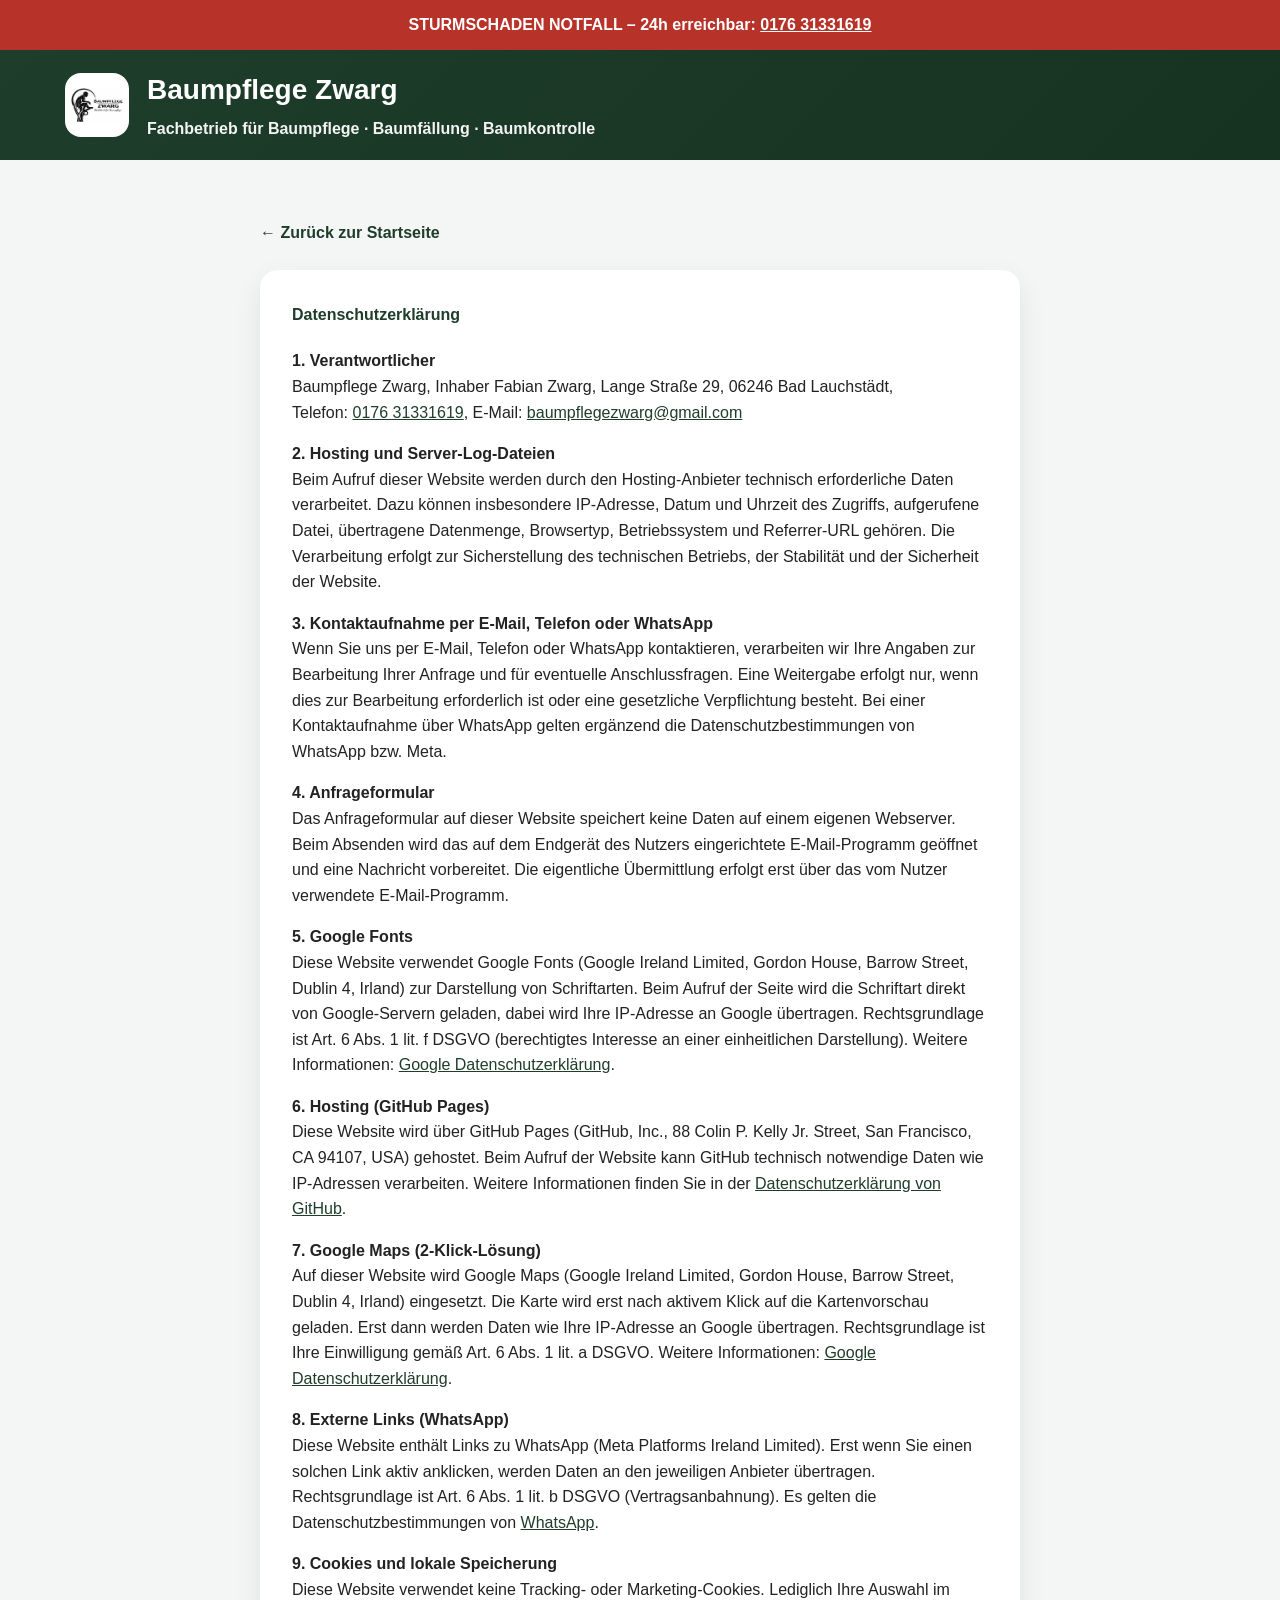
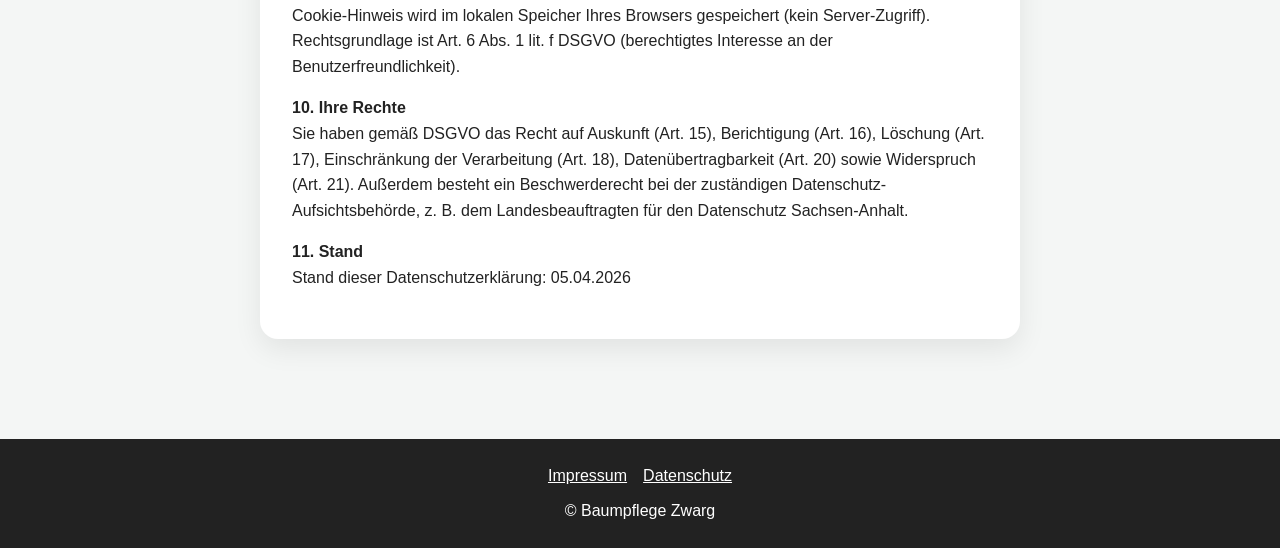
==== datenschutz.html @ 845ec2ac "Extrahieren" ====
<!DOCTYPE html>
<html lang="de">
<head>
<meta charset="UTF-8">
<meta name="viewport" content="width=device-width, initial-scale=1.0">
<title>Datenschutz | Baumpflege Zwarg</title>
<meta name="robots" content="noindex,follow">
<link rel="icon" type="image/png" href="logo/logo.png">
<style>
:root{
  --green:#1f3d2b;
  --green-2:#163322;
  --light:#f4f6f5;
  --text:#222;
  --muted:#5d6a63;
  --shadow:0 10px 28px rgba(0,0,0,.08);
  --radius:18px;
  --max:1150px;
  --red:#b7332a;
}
*{box-sizing:border-box}
body{margin:0;font-family:Arial,Helvetica,sans-serif;background:var(--light);color:var(--text);line-height:1.6;}
a{color:var(--green);}
.topbar{background:var(--red);color:#fff;text-align:center;padding:12px 16px;font-weight:700;}
.topbar a{color:#fff;}
header{background:linear-gradient(135deg,var(--green),var(--green-2));color:#fff;padding:18px 20px;}
.header-inner{max-width:var(--max);margin:0 auto;display:flex;align-items:center;gap:18px;}
.logo{width:64px;height:64px;object-fit:contain;background:#fff;border-radius:16px;padding:6px;flex:0 0 auto;}
.brand h1{margin:0;font-size:28px;}
.brand p{margin:4px 0 0;font-weight:700;opacity:.95;}
.section{max-width:800px;margin:0 auto;padding:60px 20px;}
.legal-box{background:#fff;border-radius:var(--radius);padding:32px;box-shadow:var(--shadow);}
.legal-box h4{color:var(--green);margin-top:0;}
.back-link{display:inline-block;margin-bottom:24px;color:var(--green);font-weight:700;text-decoration:none;}
.back-link:hover{text-decoration:underline;}
footer{background:#222;color:#fff;text-align:center;padding:24px 20px;margin-top:40px;}
.footer-links{display:flex;justify-content:center;gap:16px;flex-wrap:wrap;margin-bottom:10px;}
.footer-links a{color:#fff;}
</style>
</head>
<body>

<div class="topbar">STURMSCHADEN NOTFALL – 24h erreichbar: <a href="tel:+4917631331619">0176 31331619</a></div>

<header>
  <div class="header-inner">
    <img src="logo/logo.png" alt="Logo Baumpflege Zwarg" class="logo">
    <div class="brand">
      <h1>Baumpflege Zwarg</h1>
      <p>Fachbetrieb für Baumpflege · Baumfällung · Baumkontrolle</p>
    </div>
  </div>
</header>

<div class="section">
  <a class="back-link" href="index.html">← Zurück zur Startseite</a>
  <div class="legal-box">
    <h4>Datenschutzerklärung</h4>

    <p><strong>1. Verantwortlicher</strong><br>
      Baumpflege Zwarg, Inhaber Fabian Zwarg, Lange Straße 29, 06246 Bad Lauchstädt,<br>
      Telefon: <a href="tel:+4917631331619">0176 31331619</a>, E-Mail: <a href="mailto:baumpflegezwarg@gmail.com">baumpflegezwarg@gmail.com</a>
    </p>

    <p><strong>2. Hosting und Server-Log-Dateien</strong><br>
      Beim Aufruf dieser Website werden durch den Hosting-Anbieter technisch erforderliche Daten verarbeitet. Dazu können insbesondere IP-Adresse, Datum und Uhrzeit des Zugriffs, aufgerufene Datei, übertragene Datenmenge, Browsertyp, Betriebssystem und Referrer-URL gehören. Die Verarbeitung erfolgt zur Sicherstellung des technischen Betriebs, der Stabilität und der Sicherheit der Website.
    </p>

    <p><strong>3. Kontaktaufnahme per E-Mail, Telefon oder WhatsApp</strong><br>
      Wenn Sie uns per E-Mail, Telefon oder WhatsApp kontaktieren, verarbeiten wir Ihre Angaben zur Bearbeitung Ihrer Anfrage und für eventuelle Anschlussfragen. Eine Weitergabe erfolgt nur, wenn dies zur Bearbeitung erforderlich ist oder eine gesetzliche Verpflichtung besteht. Bei einer Kontaktaufnahme über WhatsApp gelten ergänzend die Datenschutzbestimmungen von WhatsApp bzw. Meta.
    </p>

    <p><strong>4. Anfrageformular</strong><br>
      Das Anfrageformular auf dieser Website speichert keine Daten auf einem eigenen Webserver. Beim Absenden wird das auf dem Endgerät des Nutzers eingerichtete E-Mail-Programm geöffnet und eine Nachricht vorbereitet. Die eigentliche Übermittlung erfolgt erst über das vom Nutzer verwendete E-Mail-Programm.
    </p>

    <p><strong>5. Google Fonts</strong><br>
      Diese Website verwendet Google Fonts (Google Ireland Limited, Gordon House, Barrow Street, Dublin 4, Irland) zur Darstellung von Schriftarten. Beim Aufruf der Seite wird die Schriftart direkt von Google-Servern geladen, dabei wird Ihre IP-Adresse an Google übertragen. Rechtsgrundlage ist Art. 6 Abs. 1 lit. f DSGVO (berechtigtes Interesse an einer einheitlichen Darstellung). Weitere Informationen: <a href="https://policies.google.com/privacy" target="_blank" rel="noopener noreferrer">Google Datenschutzerklärung</a>.
    </p>

    <p><strong>6. Hosting (GitHub Pages)</strong><br>
      Diese Website wird über GitHub Pages (GitHub, Inc., 88 Colin P. Kelly Jr. Street, San Francisco, CA 94107, USA) gehostet. Beim Aufruf der Website kann GitHub technisch notwendige Daten wie IP-Adressen verarbeiten. Weitere Informationen finden Sie in der <a href="https://docs.github.com/de/site-policy/privacy-policies/github-general-privacy-statement" target="_blank" rel="noopener noreferrer">Datenschutzerklärung von GitHub</a>.
    </p>

    <p><strong>7. Google Maps (2-Klick-Lösung)</strong><br>
      Auf dieser Website wird Google Maps (Google Ireland Limited, Gordon House, Barrow Street, Dublin 4, Irland) eingesetzt. Die Karte wird erst nach aktivem Klick auf die Kartenvorschau geladen. Erst dann werden Daten wie Ihre IP-Adresse an Google übertragen. Rechtsgrundlage ist Ihre Einwilligung gemäß Art. 6 Abs. 1 lit. a DSGVO. Weitere Informationen: <a href="https://policies.google.com/privacy" target="_blank" rel="noopener noreferrer">Google Datenschutzerklärung</a>.
    </p>

    <p><strong>8. Externe Links (WhatsApp)</strong><br>
      Diese Website enthält Links zu WhatsApp (Meta Platforms Ireland Limited). Erst wenn Sie einen solchen Link aktiv anklicken, werden Daten an den jeweiligen Anbieter übertragen. Rechtsgrundlage ist Art. 6 Abs. 1 lit. b DSGVO (Vertragsanbahnung). Es gelten die Datenschutzbestimmungen von <a href="https://www.whatsapp.com/legal/privacy-policy" target="_blank" rel="noopener noreferrer">WhatsApp</a>.
    </p>

    <p><strong>9. Cookies und lokale Speicherung</strong><br>
      Diese Website verwendet keine Tracking- oder Marketing-Cookies. Lediglich Ihre Auswahl im Cookie-Hinweis wird im lokalen Speicher Ihres Browsers gespeichert (kein Server-Zugriff). Rechtsgrundlage ist Art. 6 Abs. 1 lit. f DSGVO (berechtigtes Interesse an der Benutzerfreundlichkeit).
    </p>

    <p><strong>10. Ihre Rechte</strong><br>
      Sie haben gemäß DSGVO das Recht auf Auskunft (Art. 15), Berichtigung (Art. 16), Löschung (Art. 17), Einschränkung der Verarbeitung (Art. 18), Datenübertragbarkeit (Art. 20) sowie Widerspruch (Art. 21). Außerdem besteht ein Beschwerderecht bei der zuständigen Datenschutz-Aufsichtsbehörde, z. B. dem Landesbeauftragten für den Datenschutz Sachsen-Anhalt.
    </p>

    <p><strong>11. Stand</strong><br>
      Stand dieser Datenschutzerklärung: 05.04.2026</p>
  </div>
</div>

<footer>
  <div class="footer-links">
    <a href="impressum.html">Impressum</a>
    <a href="datenschutz.html">Datenschutz</a>
  </div>
  <div>© Baumpflege Zwarg</div>
</footer>

</body>
</html>
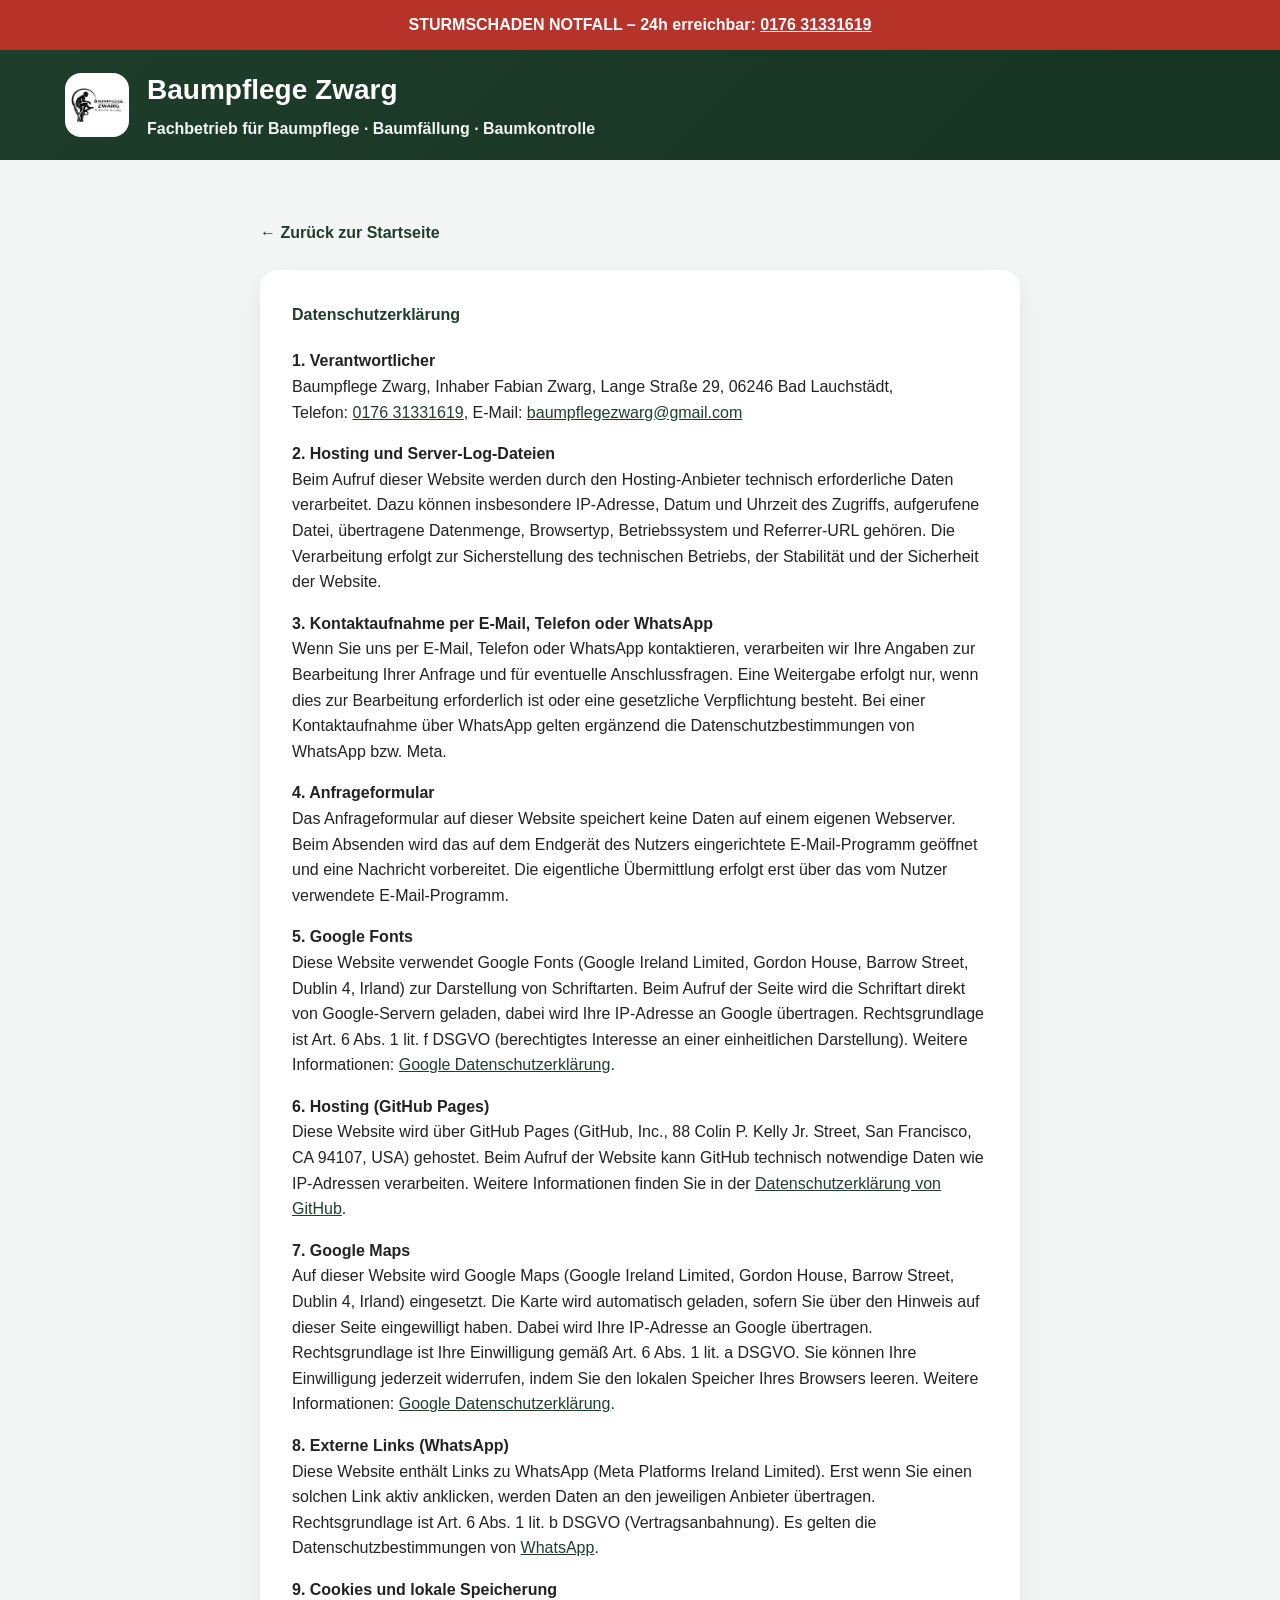
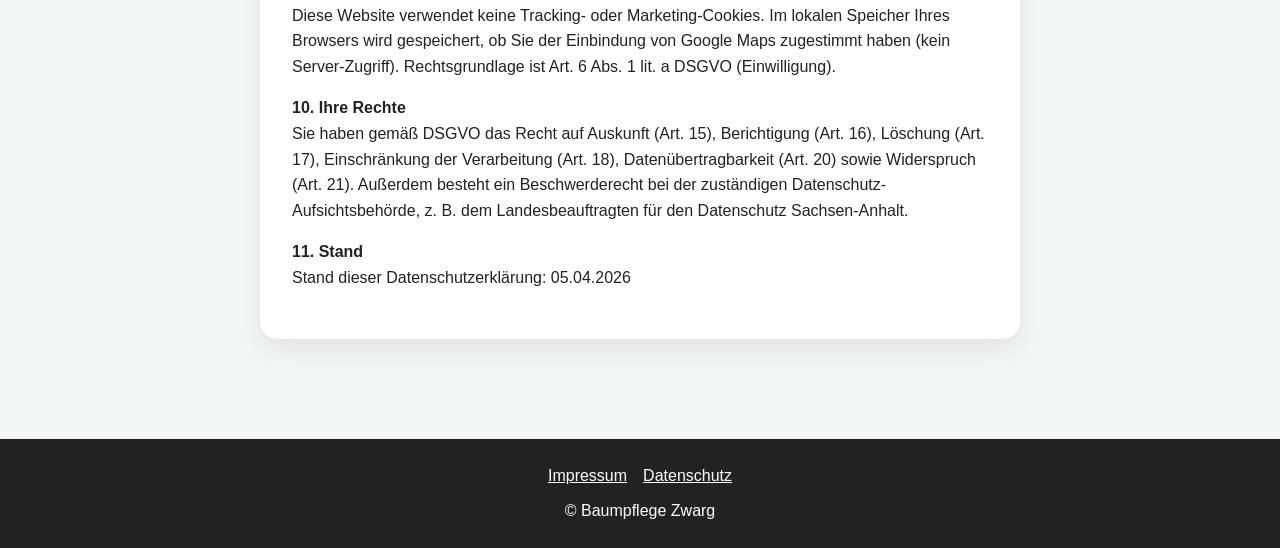
==== commit f2c7e4f5: "Logo" ====
--- a/datenschutz.html
+++ b/datenschutz.html
@@ -82,8 +82,8 @@
       Diese Website wird über GitHub Pages (GitHub, Inc., 88 Colin P. Kelly Jr. Street, San Francisco, CA 94107, USA) gehostet. Beim Aufruf der Website kann GitHub technisch notwendige Daten wie IP-Adressen verarbeiten. Weitere Informationen finden Sie in der <a href="https://docs.github.com/de/site-policy/privacy-policies/github-general-privacy-statement" target="_blank" rel="noopener noreferrer">Datenschutzerklärung von GitHub</a>.
     </p>
 
-    <p><strong>7. Google Maps (2-Klick-Lösung)</strong><br>
-      Auf dieser Website wird Google Maps (Google Ireland Limited, Gordon House, Barrow Street, Dublin 4, Irland) eingesetzt. Die Karte wird erst nach aktivem Klick auf die Kartenvorschau geladen. Erst dann werden Daten wie Ihre IP-Adresse an Google übertragen. Rechtsgrundlage ist Ihre Einwilligung gemäß Art. 6 Abs. 1 lit. a DSGVO. Weitere Informationen: <a href="https://policies.google.com/privacy" target="_blank" rel="noopener noreferrer">Google Datenschutzerklärung</a>.
+    <p><strong>7. Google Maps</strong><br>
+      Auf dieser Website wird Google Maps (Google Ireland Limited, Gordon House, Barrow Street, Dublin 4, Irland) eingesetzt. Die Karte wird automatisch geladen, sofern Sie über den Hinweis auf dieser Seite eingewilligt haben. Dabei wird Ihre IP-Adresse an Google übertragen. Rechtsgrundlage ist Ihre Einwilligung gemäß Art. 6 Abs. 1 lit. a DSGVO. Sie können Ihre Einwilligung jederzeit widerrufen, indem Sie den lokalen Speicher Ihres Browsers leeren. Weitere Informationen: <a href="https://policies.google.com/privacy" target="_blank" rel="noopener noreferrer">Google Datenschutzerklärung</a>.
     </p>
 
     <p><strong>8. Externe Links (WhatsApp)</strong><br>
@@ -91,7 +91,7 @@
     </p>
 
     <p><strong>9. Cookies und lokale Speicherung</strong><br>
-      Diese Website verwendet keine Tracking- oder Marketing-Cookies. Lediglich Ihre Auswahl im Cookie-Hinweis wird im lokalen Speicher Ihres Browsers gespeichert (kein Server-Zugriff). Rechtsgrundlage ist Art. 6 Abs. 1 lit. f DSGVO (berechtigtes Interesse an der Benutzerfreundlichkeit).
+      Diese Website verwendet keine Tracking- oder Marketing-Cookies. Im lokalen Speicher Ihres Browsers wird gespeichert, ob Sie der Einbindung von Google Maps zugestimmt haben (kein Server-Zugriff). Rechtsgrundlage ist Art. 6 Abs. 1 lit. a DSGVO (Einwilligung).
     </p>
 
     <p><strong>10. Ihre Rechte</strong><br>
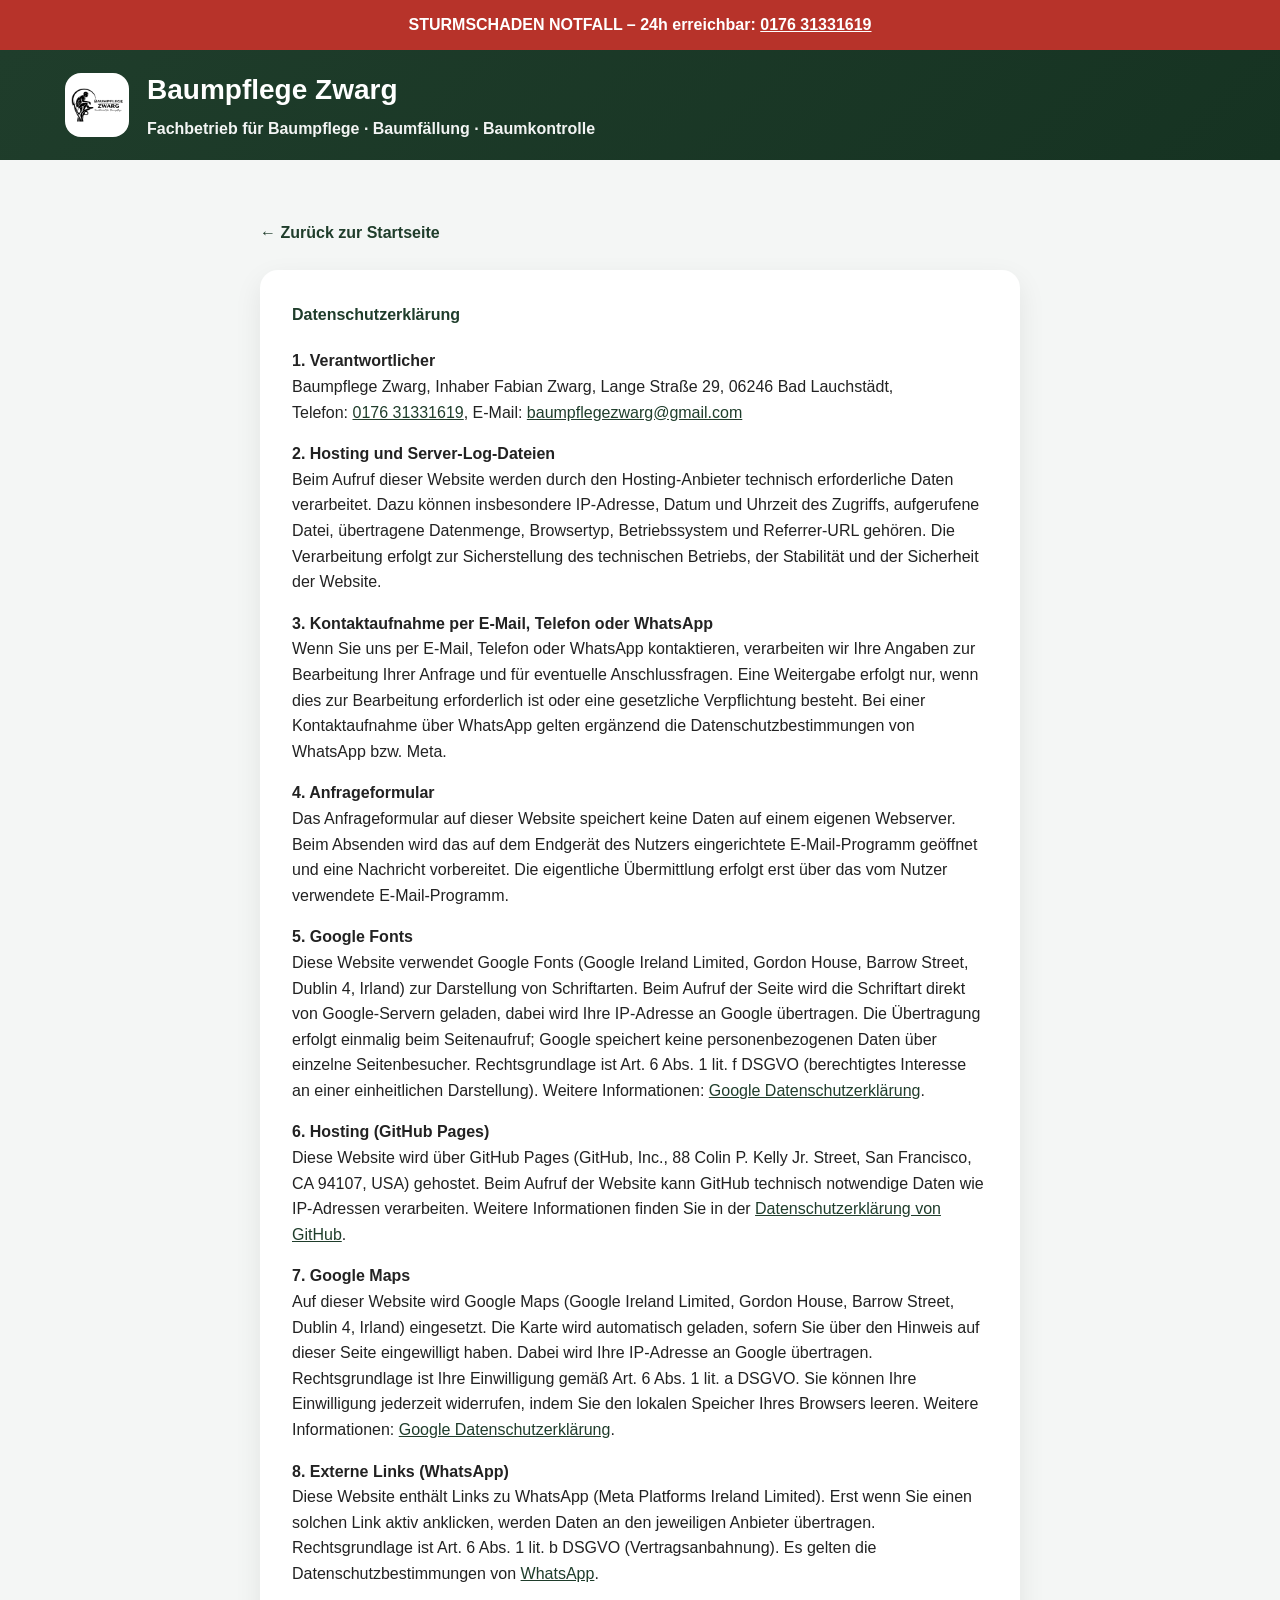
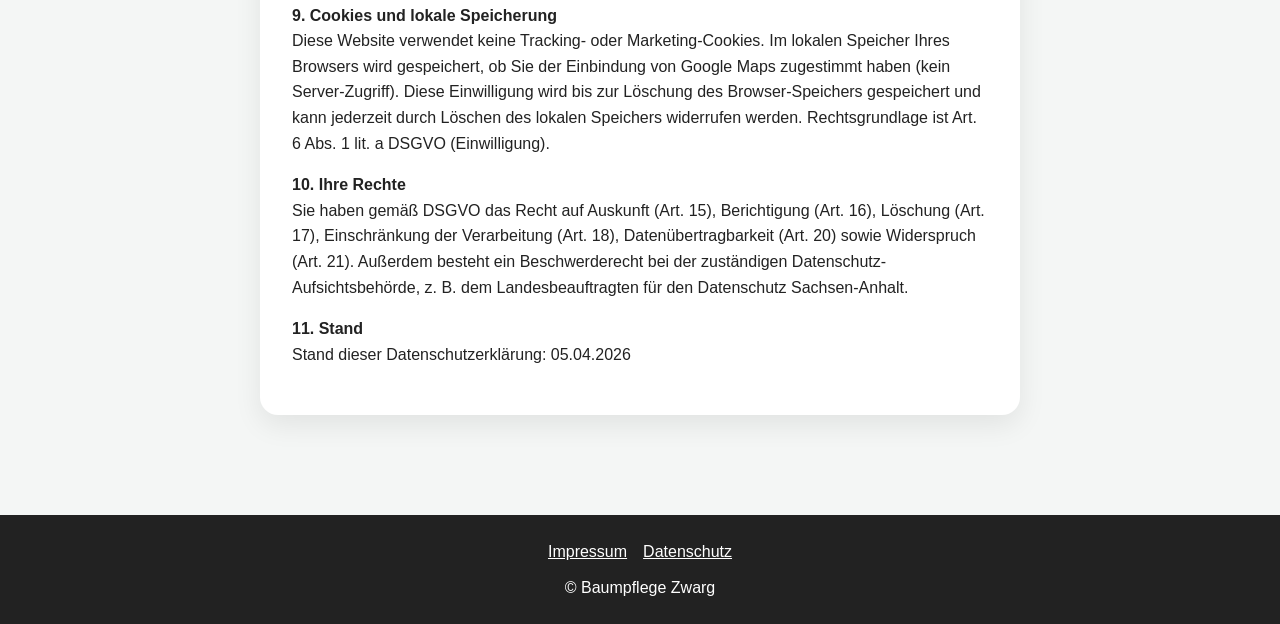
==== commit a8647be5: "Datenschutz" ====
--- a/datenschutz.html
+++ b/datenschutz.html
@@ -75,7 +75,7 @@
     </p>
 
     <p><strong>5. Google Fonts</strong><br>
-      Diese Website verwendet Google Fonts (Google Ireland Limited, Gordon House, Barrow Street, Dublin 4, Irland) zur Darstellung von Schriftarten. Beim Aufruf der Seite wird die Schriftart direkt von Google-Servern geladen, dabei wird Ihre IP-Adresse an Google übertragen. Rechtsgrundlage ist Art. 6 Abs. 1 lit. f DSGVO (berechtigtes Interesse an einer einheitlichen Darstellung). Weitere Informationen: <a href="https://policies.google.com/privacy" target="_blank" rel="noopener noreferrer">Google Datenschutzerklärung</a>.
+      Diese Website verwendet Google Fonts (Google Ireland Limited, Gordon House, Barrow Street, Dublin 4, Irland) zur Darstellung von Schriftarten. Beim Aufruf der Seite wird die Schriftart direkt von Google-Servern geladen, dabei wird Ihre IP-Adresse an Google übertragen. Die Übertragung erfolgt einmalig beim Seitenaufruf; Google speichert keine personenbezogenen Daten über einzelne Seitenbesucher. Rechtsgrundlage ist Art. 6 Abs. 1 lit. f DSGVO (berechtigtes Interesse an einer einheitlichen Darstellung). Weitere Informationen: <a href="https://policies.google.com/privacy" target="_blank" rel="noopener noreferrer">Google Datenschutzerklärung</a>.
     </p>
 
     <p><strong>6. Hosting (GitHub Pages)</strong><br>
@@ -91,7 +91,7 @@
     </p>
 
     <p><strong>9. Cookies und lokale Speicherung</strong><br>
-      Diese Website verwendet keine Tracking- oder Marketing-Cookies. Im lokalen Speicher Ihres Browsers wird gespeichert, ob Sie der Einbindung von Google Maps zugestimmt haben (kein Server-Zugriff). Rechtsgrundlage ist Art. 6 Abs. 1 lit. a DSGVO (Einwilligung).
+      Diese Website verwendet keine Tracking- oder Marketing-Cookies. Im lokalen Speicher Ihres Browsers wird gespeichert, ob Sie der Einbindung von Google Maps zugestimmt haben (kein Server-Zugriff). Diese Einwilligung wird bis zur Löschung des Browser-Speichers gespeichert und kann jederzeit durch Löschen des lokalen Speichers widerrufen werden. Rechtsgrundlage ist Art. 6 Abs. 1 lit. a DSGVO (Einwilligung).
     </p>
 
     <p><strong>10. Ihre Rechte</strong><br>
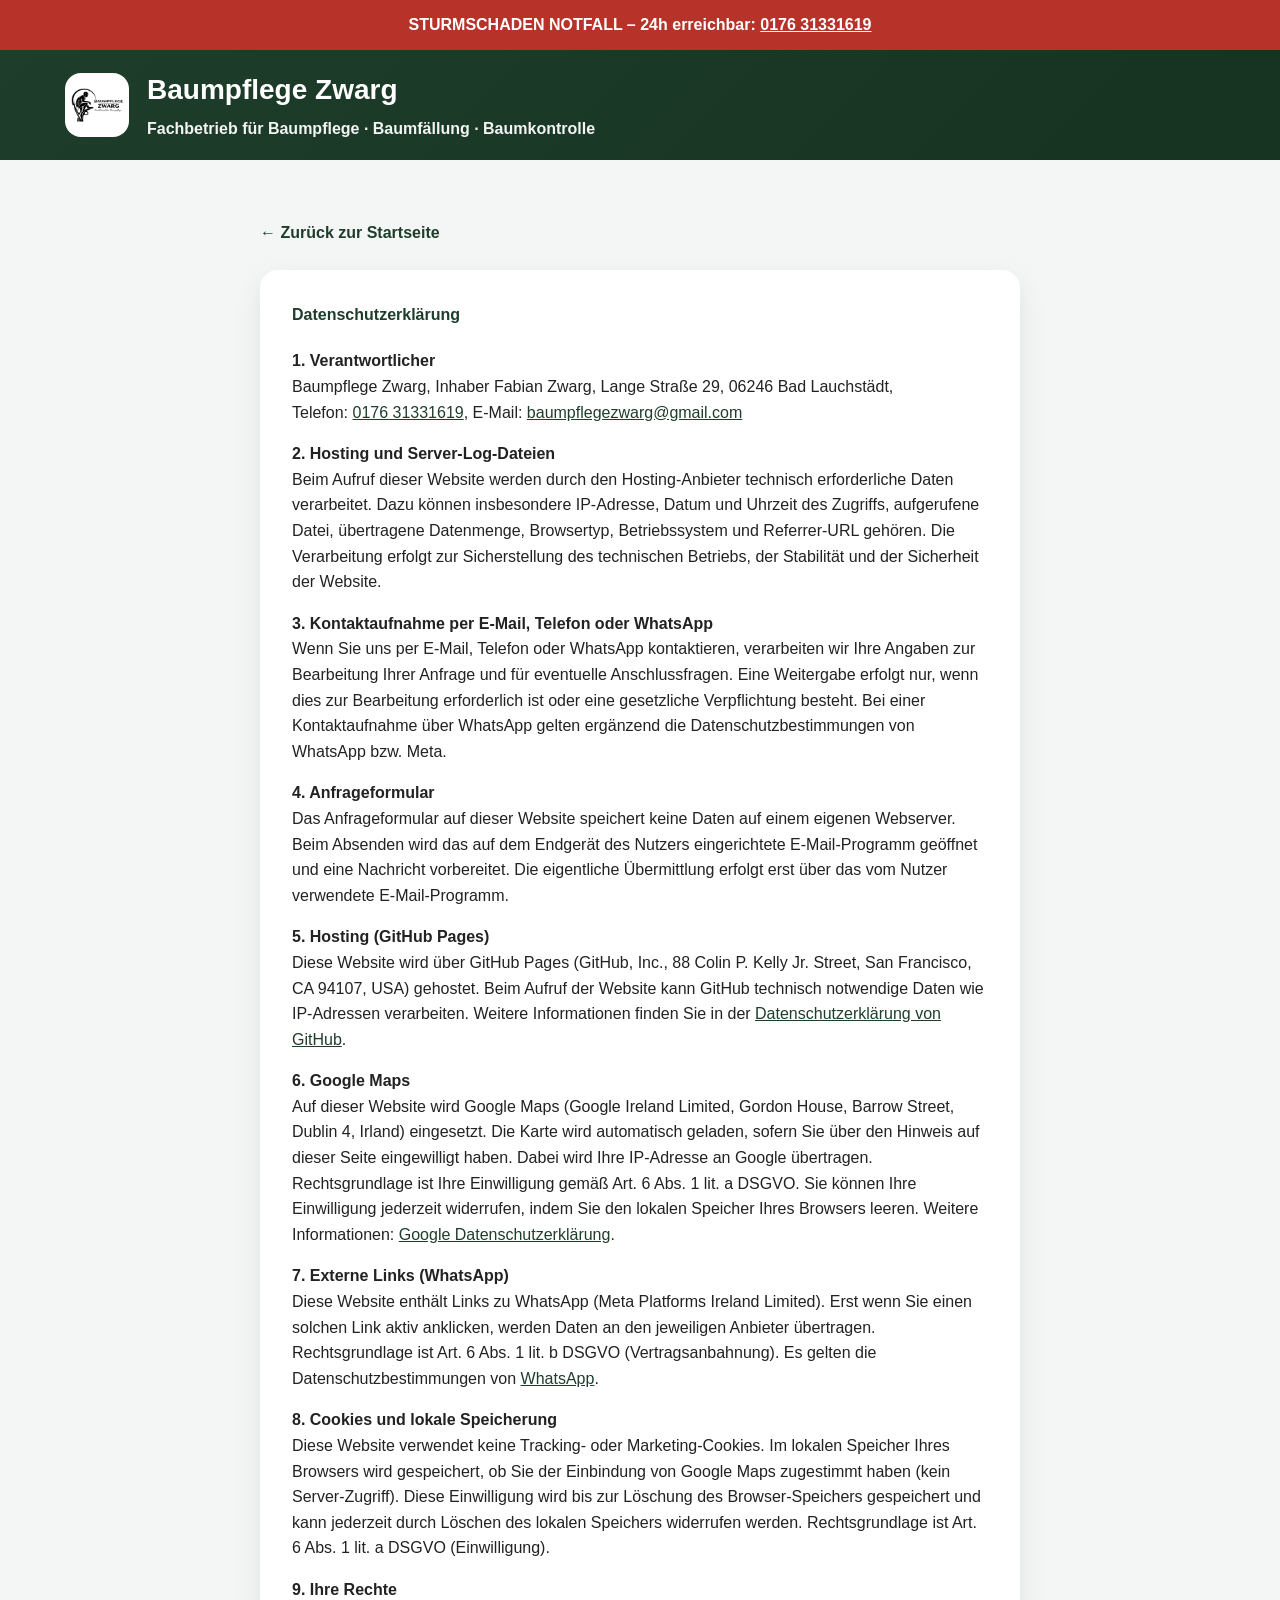
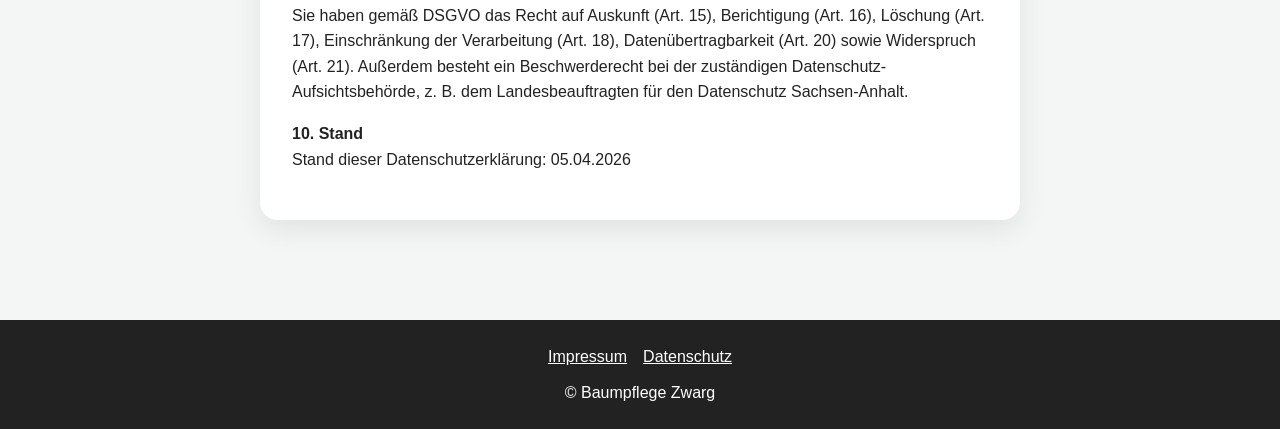
==== commit d7f1b7cf: "Add files via upload" ====
--- a/datenschutz.html
+++ b/datenschutz.html
@@ -74,31 +74,27 @@
       Das Anfrageformular auf dieser Website speichert keine Daten auf einem eigenen Webserver. Beim Absenden wird das auf dem Endgerät des Nutzers eingerichtete E-Mail-Programm geöffnet und eine Nachricht vorbereitet. Die eigentliche Übermittlung erfolgt erst über das vom Nutzer verwendete E-Mail-Programm.
     </p>
 
-    <p><strong>5. Google Fonts</strong><br>
-      Diese Website verwendet Google Fonts (Google Ireland Limited, Gordon House, Barrow Street, Dublin 4, Irland) zur Darstellung von Schriftarten. Beim Aufruf der Seite wird die Schriftart direkt von Google-Servern geladen, dabei wird Ihre IP-Adresse an Google übertragen. Die Übertragung erfolgt einmalig beim Seitenaufruf; Google speichert keine personenbezogenen Daten über einzelne Seitenbesucher. Rechtsgrundlage ist Art. 6 Abs. 1 lit. f DSGVO (berechtigtes Interesse an einer einheitlichen Darstellung). Weitere Informationen: <a href="https://policies.google.com/privacy" target="_blank" rel="noopener noreferrer">Google Datenschutzerklärung</a>.
-    </p>
-
-    <p><strong>6. Hosting (GitHub Pages)</strong><br>
+    <p><strong>5. Hosting (GitHub Pages)</strong><br>
       Diese Website wird über GitHub Pages (GitHub, Inc., 88 Colin P. Kelly Jr. Street, San Francisco, CA 94107, USA) gehostet. Beim Aufruf der Website kann GitHub technisch notwendige Daten wie IP-Adressen verarbeiten. Weitere Informationen finden Sie in der <a href="https://docs.github.com/de/site-policy/privacy-policies/github-general-privacy-statement" target="_blank" rel="noopener noreferrer">Datenschutzerklärung von GitHub</a>.
     </p>
 
-    <p><strong>7. Google Maps</strong><br>
+    <p><strong>6. Google Maps</strong><br>
       Auf dieser Website wird Google Maps (Google Ireland Limited, Gordon House, Barrow Street, Dublin 4, Irland) eingesetzt. Die Karte wird automatisch geladen, sofern Sie über den Hinweis auf dieser Seite eingewilligt haben. Dabei wird Ihre IP-Adresse an Google übertragen. Rechtsgrundlage ist Ihre Einwilligung gemäß Art. 6 Abs. 1 lit. a DSGVO. Sie können Ihre Einwilligung jederzeit widerrufen, indem Sie den lokalen Speicher Ihres Browsers leeren. Weitere Informationen: <a href="https://policies.google.com/privacy" target="_blank" rel="noopener noreferrer">Google Datenschutzerklärung</a>.
     </p>
 
-    <p><strong>8. Externe Links (WhatsApp)</strong><br>
+    <p><strong>7. Externe Links (WhatsApp)</strong><br>
       Diese Website enthält Links zu WhatsApp (Meta Platforms Ireland Limited). Erst wenn Sie einen solchen Link aktiv anklicken, werden Daten an den jeweiligen Anbieter übertragen. Rechtsgrundlage ist Art. 6 Abs. 1 lit. b DSGVO (Vertragsanbahnung). Es gelten die Datenschutzbestimmungen von <a href="https://www.whatsapp.com/legal/privacy-policy" target="_blank" rel="noopener noreferrer">WhatsApp</a>.
     </p>
 
-    <p><strong>9. Cookies und lokale Speicherung</strong><br>
+    <p><strong>8. Cookies und lokale Speicherung</strong><br>
       Diese Website verwendet keine Tracking- oder Marketing-Cookies. Im lokalen Speicher Ihres Browsers wird gespeichert, ob Sie der Einbindung von Google Maps zugestimmt haben (kein Server-Zugriff). Diese Einwilligung wird bis zur Löschung des Browser-Speichers gespeichert und kann jederzeit durch Löschen des lokalen Speichers widerrufen werden. Rechtsgrundlage ist Art. 6 Abs. 1 lit. a DSGVO (Einwilligung).
     </p>
 
-    <p><strong>10. Ihre Rechte</strong><br>
+    <p><strong>9. Ihre Rechte</strong><br>
       Sie haben gemäß DSGVO das Recht auf Auskunft (Art. 15), Berichtigung (Art. 16), Löschung (Art. 17), Einschränkung der Verarbeitung (Art. 18), Datenübertragbarkeit (Art. 20) sowie Widerspruch (Art. 21). Außerdem besteht ein Beschwerderecht bei der zuständigen Datenschutz-Aufsichtsbehörde, z. B. dem Landesbeauftragten für den Datenschutz Sachsen-Anhalt.
     </p>
 
-    <p><strong>11. Stand</strong><br>
+    <p><strong>10. Stand</strong><br>
       Stand dieser Datenschutzerklärung: 05.04.2026</p>
   </div>
 </div>
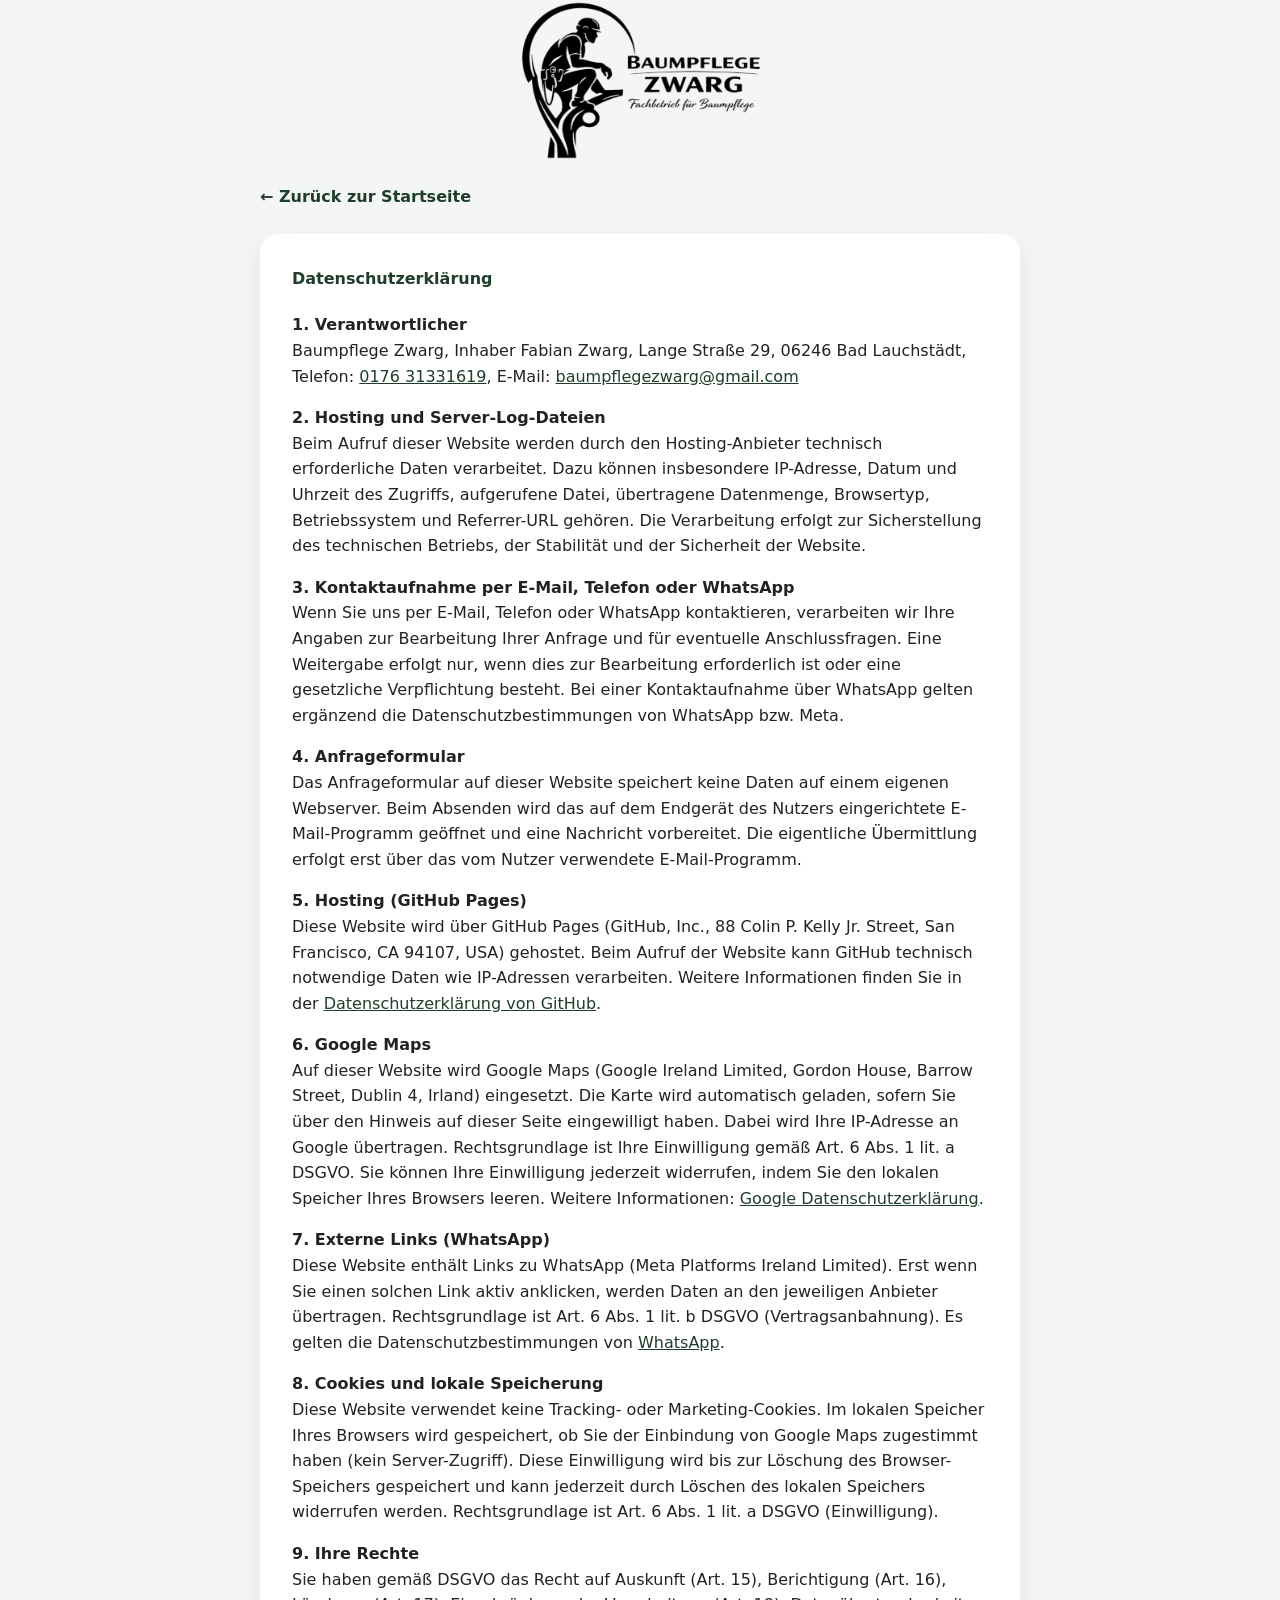
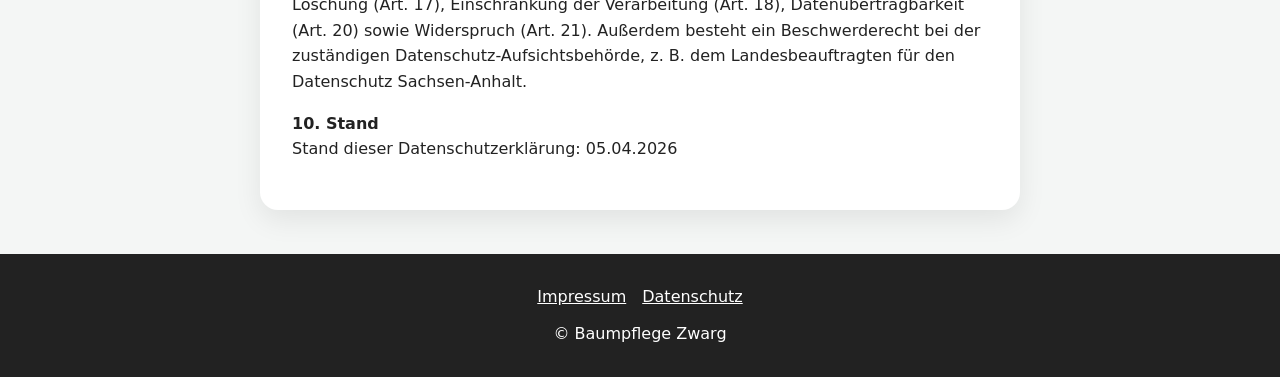
==== commit 2aa04397: "Auslagerung Styles" ====
--- a/datenschutz.html
+++ b/datenschutz.html
@@ -6,49 +6,22 @@
 <title>Datenschutz | Baumpflege Zwarg</title>
 <meta name="robots" content="noindex,follow">
 <link rel="icon" type="image/png" href="logo/logo.png">
+<link rel="stylesheet" href="style.css">
 <style>
-:root{
-  --green:#1f3d2b;
-  --green-2:#163322;
-  --light:#f4f6f5;
-  --text:#222;
-  --muted:#5d6a63;
-  --shadow:0 10px 28px rgba(0,0,0,.08);
-  --radius:18px;
-  --max:1150px;
-  --red:#b7332a;
-}
-*{box-sizing:border-box}
-body{margin:0;font-family:Arial,Helvetica,sans-serif;background:var(--light);color:var(--text);line-height:1.6;}
 a{color:var(--green);}
-.topbar{background:var(--red);color:#fff;text-align:center;padding:12px 16px;font-weight:700;}
 .topbar a{color:#fff;}
-header{background:linear-gradient(135deg,var(--green),var(--green-2));color:#fff;padding:18px 20px;}
-.header-inner{max-width:var(--max);margin:0 auto;display:flex;align-items:center;gap:18px;}
-.logo{width:64px;height:64px;object-fit:contain;background:#fff;border-radius:16px;padding:6px;flex:0 0 auto;}
-.brand h1{margin:0;font-size:28px;}
-.brand p{margin:4px 0 0;font-weight:700;opacity:.95;}
-.section{max-width:800px;margin:0 auto;padding:60px 20px;}
-.legal-box{background:#fff;border-radius:var(--radius);padding:32px;box-shadow:var(--shadow);}
-.legal-box h4{color:var(--green);margin-top:0;}
-.back-link{display:inline-block;margin-bottom:24px;color:var(--green);font-weight:700;text-decoration:none;}
-.back-link:hover{text-decoration:underline;}
-footer{background:#222;color:#fff;text-align:center;padding:24px 20px;margin-top:40px;}
-.footer-links{display:flex;justify-content:center;gap:16px;flex-wrap:wrap;margin-bottom:10px;}
-.footer-links a{color:#fff;}
+.logo{max-height:160px;}
+.section{max-width:800px;margin:0 auto;padding:24px 20px;}
 </style>
 </head>
 <body>
 
-<div class="topbar">STURMSCHADEN NOTFALL – 24h erreichbar: <a href="tel:+4917631331619">0176 31331619</a></div>
-
 <header>
   <div class="header-inner">
-    <img src="logo/logo.png" alt="Logo Baumpflege Zwarg" class="logo">
-    <div class="brand">
-      <h1>Baumpflege Zwarg</h1>
-      <p>Fachbetrieb für Baumpflege · Baumfällung · Baumkontrolle</p>
-    </div>
+    <picture style="display:block;line-height:0;">
+      <source srcset="logo/logo.webp" type="image/webp">
+      <img src="logo/logo.png" alt="Logo Baumpflege Zwarg" class="logo">
+    </picture>
   </div>
 </header>
 
--- a/style.css
+++ b/style.css
@@ -0,0 +1,66 @@
+/* ── Variablen – hier alle Farben & Größen zentral ändern ── */
+:root{
+  color-scheme:light;
+  --green:#1f3d2b;
+  --green-2:#163322;
+  --green-3:#2a5a3f;
+  --light:#f4f6f5;
+  --soft:#e8efe9;
+  --text:#222;
+  --muted:#5d6a63;
+  --white:#fff;
+  --red:#b7332a;
+  --shadow:0 10px 28px rgba(0,0,0,.08);
+  --radius:18px;
+  --max:1150px;
+}
+
+/* ── Basis ── */
+*{box-sizing:border-box}
+html{-webkit-scroll-behavior:smooth;scroll-behavior:smooth}
+body{
+  margin:0;
+  font-family:system-ui,-apple-system,BlinkMacSystemFont,'Segoe UI',Arial,sans-serif;
+  background:var(--light);
+  color:var(--text);
+  line-height:1.6;
+}
+img{max-width:100%;display:block}
+a{color:inherit}
+
+/* ── Topbar ── */
+.topbar{
+  background:var(--red);
+  color:#fff;
+  text-align:center;
+  padding:12px 16px;
+  font-weight:700;
+  font-family:system-ui,-apple-system,BlinkMacSystemFont,'Segoe UI',Arial,sans-serif;
+  position:relative;z-index:10;
+}
+
+/* ── Header & Logo ── */
+header{background:var(--light);padding:0;}
+.header-inner{
+  max-width:var(--max);
+  margin:0 auto;
+  padding:0 20px;
+  display:flex;
+  align-items:center;
+  justify-content:center;
+  gap:18px;
+}
+.logo{max-width:100%;height:auto;width:auto;display:block;flex:0 0 auto;}
+
+/* ── Footer ── */
+footer{background:#222;color:#fff;text-align:center;padding:30px 20px;margin-top:20px;}
+.footer-links{display:flex;justify-content:center;gap:16px;flex-wrap:wrap;margin-bottom:12px;}
+.footer-links a{color:#fff;}
+.small{font-size:14px;opacity:.92}
+
+/* ── Unterseiten (Impressum / Datenschutz) ── */
+.back-link{display:inline-block;margin-bottom:24px;color:var(--green);font-weight:700;text-decoration:none;}
+.back-link:hover{text-decoration:underline;}
+.legal-wrap{display:grid;gap:24px}
+.legal-box{background:#fff;border-radius:var(--radius);padding:32px;box-shadow:var(--shadow);}
+.legal-box h4{color:var(--green);margin-top:0;}
